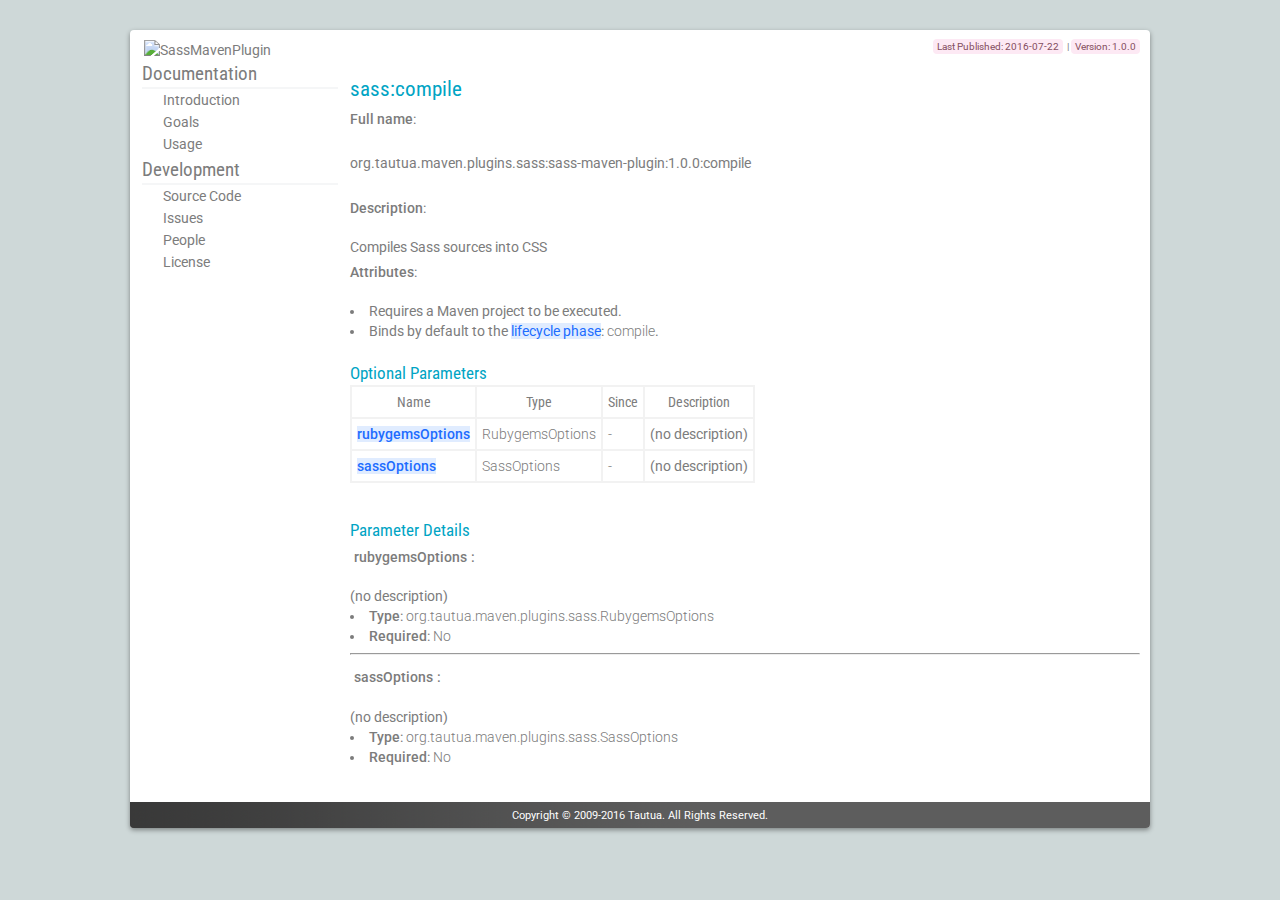
==== compile-mojo.html @ 16cdc611 "wagon-git commit" ====
<!DOCTYPE html PUBLIC "-//W3C//DTD XHTML 1.0 Transitional//EN" "http://www.w3.org/TR/xhtml1/DTD/xhtml1-transitional.dtd">
<!-- Generated by Apache Maven Doxia at 2016-07-22 -->
<html xmlns="http://www.w3.org/1999/xhtml" xml:lang="en" lang="en">
  <head>
    <meta http-equiv="Content-Type" content="text/html; charset=UTF-8" />
    <title>Sass Maven Plugin - 
    sass:compile</title>
    <style type="text/css" media="all">
      @import url("./css/reset-min.css");
      @import url("./css/fonts-min.css");
      @import url("./css/base-min.css");
      @import url("./css/layout.css");
      @import url("./css/typo.css");
      @import url("./css/colors.css");
    </style>
    <link rel="stylesheet" href="./css/print.css" type="text/css" media="print" />
    <meta name="Date-Revision-yyyymmdd" content="20160722" />
    <meta http-equiv="Content-Language" content="en" />
                  
  </head>
    <body>
        <div id="Frame">
            <div id="Content">
            <div id="Nav">
                <div id="Logo">
                                <a href="./" id="bannerLeft">
                                                <img src="images/Logo.png" alt="SassMavenPlugin" />
                </a>
                                            </div>
                  <ul>
      <li>
          <h5>
             Documentation
            </h5>
            <ul>
                  <li class="none">
                          <a href="index.html" title="Introduction">Introduction</a>
            </li>
                  <li class="none">
                          <a href="plugin-info.html" title="Goals">Goals</a>
            </li>
                  <li class="none">
                          <a href="usage.html" title="Usage">Usage</a>
            </li>
          </ul>
        </li>
      <li>
          <h5>
             Development
            </h5>
            <ul>
                  <li class="none">
                          <a href="https://github.com/lruiz/sass-maven-plugin" class="externalLink" title="Source Code">Source Code</a>
            </li>
                  <li class="none">
                          <a href="https://github.com/lruiz/sass-maven-plugin/issues" class="externalLink" title="Issues">Issues</a>
            </li>
                  <li class="none">
                          <a href="team-list.html" title="People">People</a>
            </li>
                  <li class="none">
                          <a href="license.html" title="License">License</a>
            </li>
          </ul>
        </li>
    </ul>
            </div>
            <div id="Gutter">
                <div id="Breadcrumbs">
                          
                
                <div class="xleft">
        <span id="publishDate">Last Published: 2016-07-22</span>
                  &nbsp;| <span id="projectVersion">Version: 1.0.0</span>
                      </div>
                          <div class="xright">        
                
      </div>
                </div>
                <div id="Main">
                    
  
    <div class="section">
<h2>sass:compile<a name="sass:compile"></a></h2>
      
<p><b>Full name</b>:</p>
      
<p>org.tautua.maven.plugins.sass:sass-maven-plugin:1.0.0:compile</p>
      
<p><b>Description</b>:</p>
      
<div>Compiles Sass sources into CSS</div>
      
<p><b>Attributes</b>:</p>
      
<ul>
        
<li>Requires a Maven project to be executed.</li>
        
<li>Binds by default to the <a class="externalLink" href="http://maven.apache.org/ref/current/maven-core/lifecycles.html">lifecycle phase</a>: <tt>compile</tt>.</li>
      </ul>
      
<div class="section">
<h3>Optional Parameters<a name="Optional_Parameters"></a></h3>
        
<table class="bodyTable" border="0">
          
<tr class="a">
            
<th>Name</th>
            
<th>Type</th>
            
<th>Since</th>
            
<th>Description</th>
          </tr>
          
<tr class="b">
            
<td><b><a href="#rubygemsOptions">rubygemsOptions</a></b></td>
            
<td><tt>RubygemsOptions</tt></td>
            
<td><tt>-</tt></td>
            
<td>(no description)<br /></td>
          </tr>
          
<tr class="a">
            
<td><b><a href="#sassOptions">sassOptions</a></b></td>
            
<td><tt>SassOptions</tt></td>
            
<td><tt>-</tt></td>
            
<td>(no description)<br /></td>
          </tr>
        </table>
      </div>
      
<div class="section">
<h3>Parameter Details<a name="Parameter_Details"></a></h3>
        
<p><b><a name="rubygemsOptions">rubygemsOptions</a>:</b></p>
        
<div>(no description)</div>
        
<ul>
          
<li><b>Type</b>: <tt>org.tautua.maven.plugins.sass.RubygemsOptions</tt></li>
          
<li><b>Required</b>: <tt>No</tt></li>
        </ul><hr />
<p><b><a name="sassOptions">sassOptions</a>:</b></p>
        
<div>(no description)</div>
        
<ul>
          
<li><b>Type</b>: <tt>org.tautua.maven.plugins.sass.SassOptions</tt></li>
          
<li><b>Required</b>: <tt>No</tt></li>
        </ul>
      </div>
    </div>
  

                </div>
            </div>
            </div>
            <div id="Footer">
                Copyright &#169;                    2009-2016
                        <a href="http://www.tautua.org">Tautua</a>.
            All Rights Reserved.      
                
                  </div>
        </div>
    </body>
</html>
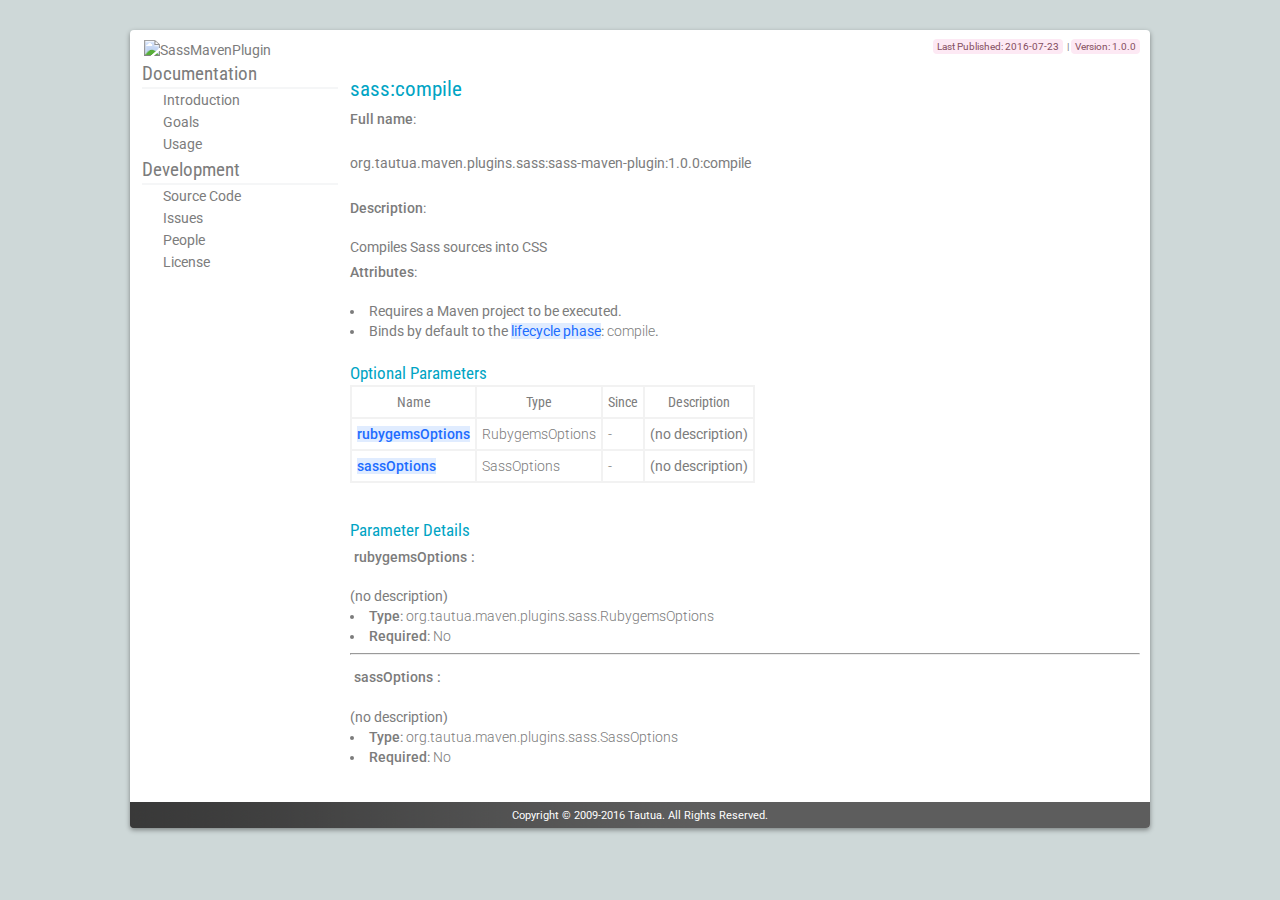
==== commit 7374f901: "wagon-git commit" ====
--- a/compile-mojo.html
+++ b/compile-mojo.html
@@ -1,5 +1,5 @@
 <!DOCTYPE html PUBLIC "-//W3C//DTD XHTML 1.0 Transitional//EN" "http://www.w3.org/TR/xhtml1/DTD/xhtml1-transitional.dtd">
-<!-- Generated by Apache Maven Doxia at 2016-07-22 -->
+<!-- Generated by Apache Maven Doxia at 2016-07-23 -->
 <html xmlns="http://www.w3.org/1999/xhtml" xml:lang="en" lang="en">
   <head>
     <meta http-equiv="Content-Type" content="text/html; charset=UTF-8" />
@@ -14,9 +14,24 @@
       @import url("./css/colors.css");
     </style>
     <link rel="stylesheet" href="./css/print.css" type="text/css" media="print" />
-    <meta name="Date-Revision-yyyymmdd" content="20160722" />
+    <meta name="Date-Revision-yyyymmdd" content="20160723" />
     <meta http-equiv="Content-Language" content="en" />
-                  
+                                                    
+<meta name="description" content="sass, sass maven plugin compiler"/>
+                                                        
+<meta name="keywords" content="java,parser,compiler,transformer,sass,css,maven,plugin"/>
+                                                        
+<script type="text/javascript">var _gaq = _gaq || [];
+                _gaq.push(['_setAccount', 'UA-18182963-4']);
+                _gaq.push(['_trackPageview']);
+
+                (function() {
+                var ga = document.createElement('script'); ga.type = 'text/javascript'; ga.async = true;
+                ga.src = ('https:' == document.location.protocol ? 'https://ssl' : 'http://www') +
+                '.google-analytics.com/ga.js';
+                var s = document.getElementsByTagName('script')[0]; s.parentNode.insertBefore(ga, s);
+                })();</script>
+                      
   </head>
     <body>
         <div id="Frame">
@@ -70,7 +85,7 @@
                           
                 
                 <div class="xleft">
-        <span id="publishDate">Last Published: 2016-07-22</span>
+        <span id="publishDate">Last Published: 2016-07-23</span>
                   &nbsp;| <span id="projectVersion">Version: 1.0.0</span>
                       </div>
                           <div class="xright">        
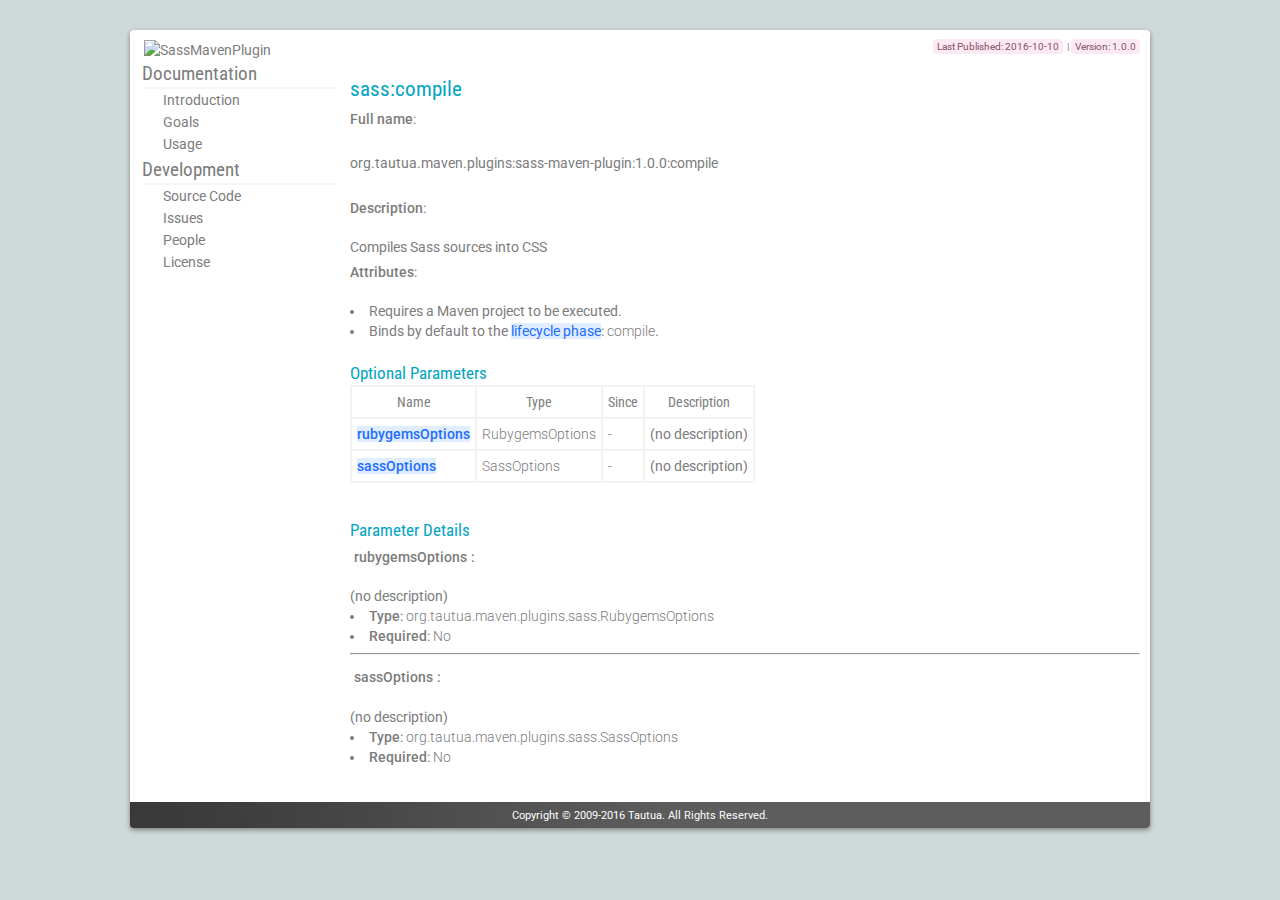
==== commit 645ebe98: "wagon-git commit" ====
--- a/compile-mojo.html
+++ b/compile-mojo.html
@@ -1,5 +1,5 @@
 <!DOCTYPE html PUBLIC "-//W3C//DTD XHTML 1.0 Transitional//EN" "http://www.w3.org/TR/xhtml1/DTD/xhtml1-transitional.dtd">
-<!-- Generated by Apache Maven Doxia at 2016-07-23 -->
+<!-- Generated by Apache Maven Doxia at 2016-10-10 -->
 <html xmlns="http://www.w3.org/1999/xhtml" xml:lang="en" lang="en">
   <head>
     <meta http-equiv="Content-Type" content="text/html; charset=UTF-8" />
@@ -14,7 +14,7 @@
       @import url("./css/colors.css");
     </style>
     <link rel="stylesheet" href="./css/print.css" type="text/css" media="print" />
-    <meta name="Date-Revision-yyyymmdd" content="20160723" />
+    <meta name="Date-Revision-yyyymmdd" content="20161010" />
     <meta http-equiv="Content-Language" content="en" />
                                                     
 <meta name="description" content="sass, sass maven plugin compiler"/>
@@ -85,7 +85,7 @@
                           
                 
                 <div class="xleft">
-        <span id="publishDate">Last Published: 2016-07-23</span>
+        <span id="publishDate">Last Published: 2016-10-10</span>
                   &nbsp;| <span id="projectVersion">Version: 1.0.0</span>
                       </div>
                           <div class="xright">        
@@ -100,7 +100,7 @@
       
 <p><b>Full name</b>:</p>
       
-<p>org.tautua.maven.plugins.sass:sass-maven-plugin:1.0.0:compile</p>
+<p>org.tautua.maven.plugins:sass-maven-plugin:1.0.0:compile</p>
       
 <p><b>Description</b>:</p>
       
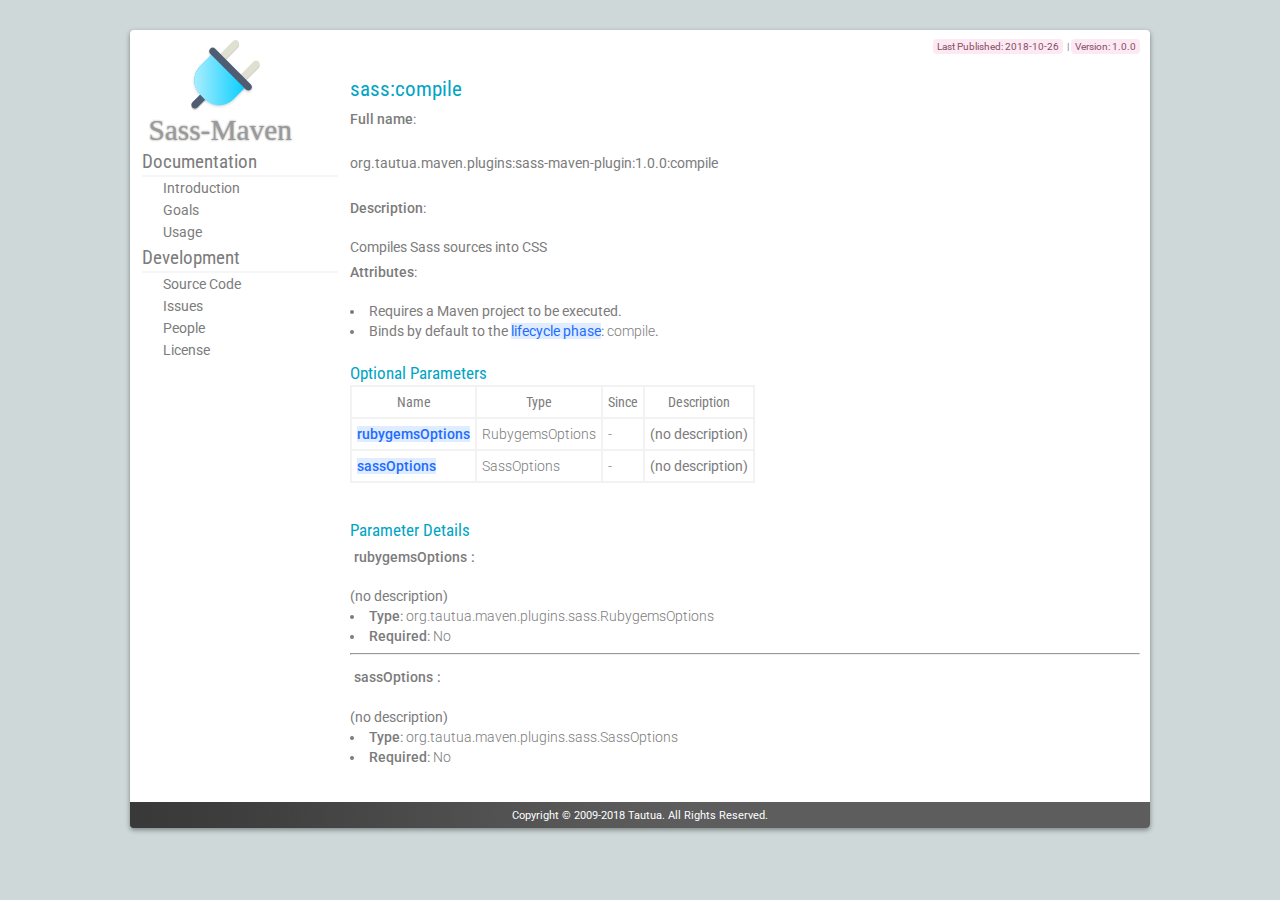
==== commit 803467af: "wagon-git commit" ====
--- a/compile-mojo.html
+++ b/compile-mojo.html
@@ -1,5 +1,5 @@
 <!DOCTYPE html PUBLIC "-//W3C//DTD XHTML 1.0 Transitional//EN" "http://www.w3.org/TR/xhtml1/DTD/xhtml1-transitional.dtd">
-<!-- Generated by Apache Maven Doxia at 2016-10-10 -->
+<!-- Generated by Apache Maven Doxia at 2018-10-26 -->
 <html xmlns="http://www.w3.org/1999/xhtml" xml:lang="en" lang="en">
   <head>
     <meta http-equiv="Content-Type" content="text/html; charset=UTF-8" />
@@ -14,7 +14,7 @@
       @import url("./css/colors.css");
     </style>
     <link rel="stylesheet" href="./css/print.css" type="text/css" media="print" />
-    <meta name="Date-Revision-yyyymmdd" content="20161010" />
+    <meta name="Date-Revision-yyyymmdd" content="20181026" />
     <meta http-equiv="Content-Language" content="en" />
                                                     
 <meta name="description" content="sass, sass maven plugin compiler"/>
@@ -39,7 +39,7 @@
             <div id="Nav">
                 <div id="Logo">
                                 <a href="./" id="bannerLeft">
-                                                <img src="images/Logo.png" alt="SassMavenPlugin" />
+                                                <img src="images/Logo.svg" alt="SassMavenPlugin" />
                 </a>
                                             </div>
                   <ul>
@@ -85,7 +85,7 @@
                           
                 
                 <div class="xleft">
-        <span id="publishDate">Last Published: 2016-10-10</span>
+        <span id="publishDate">Last Published: 2018-10-26</span>
                   &nbsp;| <span id="projectVersion">Version: 1.0.0</span>
                       </div>
                           <div class="xright">        
@@ -186,7 +186,7 @@
             </div>
             </div>
             <div id="Footer">
-                Copyright &#169;                    2009-2016
+                Copyright &#169;                    2009-2018
                         <a href="http://www.tautua.org">Tautua</a>.
             All Rights Reserved.      
                 
